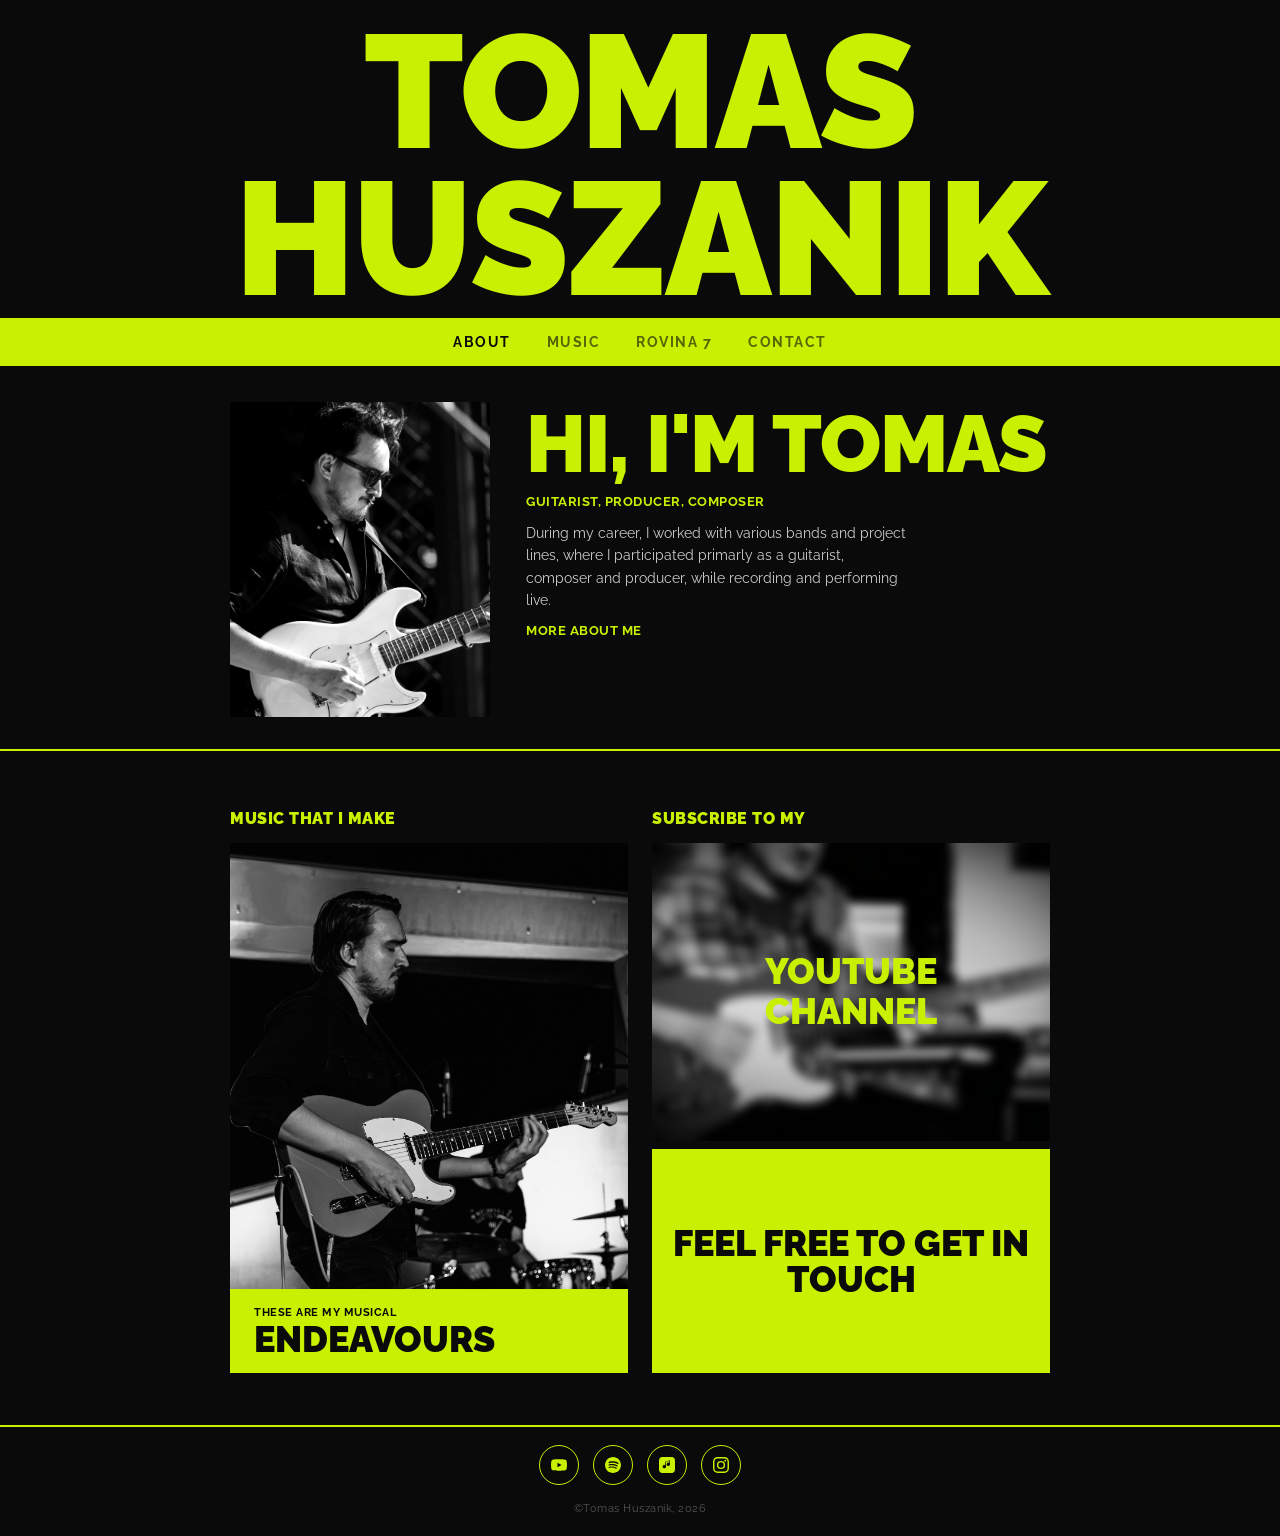
==== index.html @ 5288f286 "Update index.html" ====
<!DOCTYPE html>
<html lang="en">
<head>
  <meta charset="UTF-8" />
  <meta name="viewport" content="width=device-width, initial-scale=1.0" />
  <title>TOMAS HUSZANIK</title>
  <link rel="stylesheet" href="css/tomas.css" />
</head>
<body>

  <!-- HEADER -->
  <header class="site-header">
    <div class="container">
      <h1 class="logo">TOMAS HUSZANIK</h1>
    </div>
  </header>

  <!-- NAV -->
  <nav class="main-nav">
    <div class="container">
      <ul>
        <li><a href="#about">ABOUT</a></li>
        <li><a href="#music">MUSIC</a></li>
        <li><a href="rovina7.html">ROVINA 7</a></li>
        <!--<li><a href="#whatido">WHAT I DO</a></li>-->
        <li><a href="#music">CONTACT</a></li> 
      </ul>
    </div>
  </nav>

<!-- ABOUT -->
<section id="about" class="about-section">
  <div class="container">
    <div class="about-inner">
      <div class="about-photo reveal">
        <img src="images/tomas.jpg" alt="Tomas Huszanik playing guitar" />
      </div>
      <div class="about-text reveal">
        <h2 class="section-title">HI, I'M TOMAS</h2>
        <p class="subtitle">GUITARIST, PRODUCER, COMPOSER</p>
        <p class="bio">
          During my career, I worked with various bands and project lines, where I participated primarly as a guitarist, composer and producer, while recording and performing live.
        </p>
        <p class="subtitle moreaboutme" data-album="moreaboutme" role="button" tabindex="0">MORE ABOUT ME</p>
      </div>
    </div>
  </div>
</section>
  

  <hr class="divider" />

  <!-- ═══ MUSIC / WHAT I MAKE ════════════════════════════════════════ -->
<!--  <section id="music" class="music-section">
    <div class="container">
      <div class="music-grid">

        <!-- Left: Rovina 7 card -->
       <!-- <div class="music-card reveal">
          <p class="music-card-eyebrow">MUSIC THAT I MAKE</p>
          <div class="music-card-body rovina-card">
            <div class="rovina-card-inner">
              <p class="rovina-eyebrow">THIS IS MY MUSICAL SOLO PROJECT</p>
              <h3 class="rovina-title">ROVINA 7</h3>
             <!-- <p class="subtitle reveal"> <a href=index.html>EXPLORE</a></p> -->
         <!--     <a href="rovina7.html" style="color:#0a0a0a; text-decoration:none;">EXPLORE</a>
            </div>
          </div>
        </div>

        <!-- Right: YouTube card -->
     <!--   <div class="music-card reveal">
          <p class="music-card-eyebrow yt-eyebrow">SUBSCRIBE TO MY</p>
          <div class="music-card-body yt-card">
            <h3 class="yt-title">YOUTUBE<br>CHANNEL</h3>
          </div>
          <div class="music-card-body yt-card yt-card-lower reveal"></div>
        </div>

      </div>
    </div>
  </section>-->

<!-- ═══ MUSIC / WHAT I MAKE ════════════════════════════════════════ -->
<section id="music" class="music-section">
  <div class="container">
    <div class="music-grid">

      <!-- Left: Rovina 7 card -->
      <div class="music-card reveal">
        <p class="music-card-eyebrow">MUSIC THAT I MAKE</p>
  <div class="music-card-body rovina-card" data-album="rovina7" role="button" tabindex="0" aria-label="Open Rovina 7 info">
  <img src="images/music.jpg" alt="Rovina 7" class="card-bg-img" />
  <div class="rovina-card-inner">
    <p class="rovina-eyebrow">THESE ARE MY MUSICAL</p>
    <h3 class="rovina-title">ENDEAVOURS</h3>
  </div>
</div>
      </div>

      <!-- Right: YouTube card -->
      <div class="music-card reveal">
        <p class="music-card-eyebrow yt-eyebrow">SUBSCRIBE TO MY</p>
       <div class="music-card-body yt-card" data-album="youtube" role="button" tabindex="0" aria-label="Open YouTube info">
  <img src="images/tele-blur.jpg" alt="YouTube" class="card-bg-img" />
  <h3 class="yt-title">YOUTUBE<br>CHANNEL</h3>
</div>
        <div class="music-card-body yt-card yt-card-lower" data-album="youtube2" role="button" tabindex="0" aria-label="Open YouTube info">
           <h3 class="ytlow-title">FEEL FREE TO GET IN TOUCH</h3>
        </div>
      </div>

    </div>
  </div>
</section>

  <hr class="divider" />

  <!-- ═══ WHAT I DO ═══════════════════════════════════════════════════ 
  <section id="whatido" class="whatido-section">
    <div class="container">
      <h2 class="whatido-heading reveal">WHAT I DO</h2>
      <div class="whatido-grid">
        <div class="whatido-item reveal">
          <span class="whatido-number">01</span>
          <h3>GUITAR</h3>
          <p>Live performances, studio sessions, expressive lead and rhythm work across genres.</p>
        </div>
        <div class="whatido-item reveal">
          <span class="whatido-number">02</span>
          <h3>COMPOSITION</h3>
          <p>Writing original music rooted in psychedelic rock, jazz fusion and atmospheric sound.</p>
        </div>
        <div class="whatido-item reveal">
          <span class="whatido-number">03</span>
          <h3>PRODUCTION</h3>
          <p>Full studio production — recording, mixing and shaping the sonic landscape of a track.</p>
        </div>
      </div>
    </div>
  </section>

  <hr class="divider" />
  
  -->


  <!-- CONTACT -->
 <!-- <section id="contact" class="contact-section">
    <div class="container">
      <p class="contact-cta reveal">FEEL FREE TO CONTACT ME!</p>
  <a href="mailto:info@rovina7.com" class="contact-link reveal">CONTACT FORM</a>

    </div>
  </section> -->

  <!-- FOOTER -->
  <footer class="site-footer">
    <div class="social-links">
  <a href="https://www.youtube.com/channel/UCzSX-YjOWfZ7WpSGsXiq_Yg" target="_blank" class="social-btn" aria-label="YouTube">
    <svg viewBox="0 0 24 24" fill="currentColor">
      <path d="M23.5 6.2a3 3 0 0 0-2.1-2.1C19.5 3.5 12 3.5 12 3.5s-7.5 0-9.4.6A3 3 0 0 0 .5 6.2 31 31 0 0 0 0 12a31 31 0 0 0 .5 5.8 3 3 0 0 0 2.1 2.1c1.9.6 9.4.6 9.4.6s7.5 0 9.4-.6a3 3 0 0 0 2.1-2.1A31 31 0 0 0 24 12a31 31 0 0 0-.5-5.8zM9.7 15.5V8.5l6.3 3.5-6.3 3.5z"/>
    </svg>
  </a>
  <a href="YOUR_URL" class="social-btn" target="_blank" aria-label="Spotify">
    <svg viewBox="0 0 24 24" fill="currentColor">
      <path d="M12 0C5.4 0 0 5.4 0 12s5.4 12 12 12 12-5.4 12-12S18.6 0 12 0zm5.5 17.3c-.2.3-.6.4-1 .2-2.7-1.7-6.2-2-10.2-1.1-.4.1-.8-.2-.9-.6-.1-.4.2-.8.6-.9 4.4-1 8.3-.6 11.3 1.3.4.2.5.7.2 1.1zm1.5-3.3c-.3.4-.8.5-1.2.2-3.1-1.9-7.8-2.5-11.5-1.3-.5.1-1-.1-1.1-.6-.1-.5.1-1 .6-1.1 4.2-1.3 9.4-.7 12.9 1.5.4.3.5.9.3 1.3zm.1-3.4C15.5 8.4 9.9 8.2 6.7 9.2c-.5.2-1.1-.1-1.3-.7-.2-.5.1-1.1.7-1.3 3.7-1.1 9.9-.9 13.8 1.5.5.3.6 1 .3 1.4-.2.5-.9.6-1.4.3z"/>
    </svg>
  </a>
  <a href="YOUR_URL" class="social-btn" target="_blank" aria-label="Apple Music">
    <svg viewBox="0 0 24 24" fill="currentColor">
      <path d="M23.994 6.124a9.23 9.23 0 0 0-.24-2.19c-.317-1.31-1.062-2.31-2.18-3.043a5.022 5.022 0 0 0-1.762-.726 10.35 10.35 0 0 0-1.836-.214c-.05-.001-.145-.006-.26-.006H6.284c-.115 0-.21.005-.26.006A10.35 10.35 0 0 0 4.188.165a5.022 5.022 0 0 0-1.762.726C1.308 1.624.563 2.624.246 3.934A9.23 9.23 0 0 0 .006 6.124C0 6.26 0 6.4 0 6.54v10.92c0 .14 0 .28.006.416a9.23 9.23 0 0 0 .24 2.19c.317 1.31 1.062 2.31 2.18 3.043a5.022 5.022 0 0 0 1.762.726c.6.13 1.216.205 1.836.214.05.001.145.006.26.006h11.432c.115 0 .21-.005.26-.006a10.35 10.35 0 0 0 1.836-.214 5.022 5.022 0 0 0 1.762-.726c1.118-.734 1.863-1.734 2.18-3.043a9.23 9.23 0 0 0 .24-2.19c.006-.136.006-.276.006-.416V6.54c0-.14 0-.28-.006-.416zM15.5 6.02l-5 1.574V14.5a2.5 2.5 0 1 1-1-2V7.1l7-2.2v6.1a2.5 2.5 0 1 1-1-2V6.02z"/>
    </svg>
  </a>
  <a href="YOUR_URL" class="social-btn" target="_blank" aria-label="Instagram">
    <svg viewBox="0 0 24 24" fill="currentColor">
      <path d="M12 2.163c3.204 0 3.584.012 4.85.07 3.252.148 4.771 1.691 4.919 4.919.058 1.265.069 1.645.069 4.849 0 3.205-.012 3.584-.069 4.849-.149 3.225-1.664 4.771-4.919 4.919-1.266.058-1.644.07-4.85.07-3.204 0-3.584-.012-4.849-.07-3.26-.149-4.771-1.699-4.919-4.92-.058-1.265-.07-1.644-.07-4.849 0-3.204.013-3.583.07-4.849.149-3.227 1.664-4.771 4.919-4.919 1.266-.057 1.645-.069 4.849-.069zM12 0C8.741 0 8.333.014 7.053.072 2.695.272.273 2.69.073 7.052.014 8.333 0 8.741 0 12c0 3.259.014 3.668.072 4.948.2 4.358 2.618 6.78 6.98 6.98C8.333 23.986 8.741 24 12 24c3.259 0 3.668-.014 4.948-.072 4.354-.2 6.782-2.618 6.979-6.98.059-1.28.073-1.689.073-4.948 0-3.259-.014-3.667-.072-4.947-.196-4.354-2.617-6.78-6.979-6.98C15.668.014 15.259 0 12 0zm0 5.838a6.162 6.162 0 1 0 0 12.324 6.162 6.162 0 0 0 0-12.324zM12 16a4 4 0 1 1 0-8 4 4 0 0 1 0 8zm6.406-11.845a1.44 1.44 0 1 0 0 2.881 1.44 1.44 0 0 0 0-2.881z"/>
    </svg>
  </a>
</div>
    <p>©Tomas Huszanik, 2026</p>
  </footer>

 <!-- ═══ MODALS ══════════════════════════════════════════════════════ -->

  <!-- More About Me Modal -->
  <div class="modal" id="modal-moreaboutme" role="dialog" aria-modal="true" aria-labelledby="moreaboutme-title">
    <div class="modal-backdrop"></div>
    <div class="modal-panel">
      <button class="modal-close" aria-label="Close">&#x2715;</button>
      <div class="modal-inner">
        <div class="modal-art modal-art-moreaboutme">
          <img src="images/moreaboutme.png" alt="More About Me" />
        </div>
        <div class="modal-content">
          <p class="modal-artist">Tomas Huszanik</p>
          <h2 class="modal-title" id="evenground-title">MORE ABOUT ME</h2>
          <p class="modal-description">
            
    My name is Tomas Huszanik and I am a guitarist, composer and music producer from Slovakia.
    Music has been a central part of my life for many years. What started as a passion for guitar gradually grew into songwriting, recording, production and building complete musical projects from the ground up.          
    <br> <br>
    I was previously involved in the band <strong>Dennica</strong>, where I worked as a songwriter, guitarist and producer. Besides performing live, I participated in composing original material, arranging songs, recording various instruments and shaping the overall sound of the band's releases.
    Over the years I developed experience not only as a musician but also as a producer and recording enthusiast. I enjoy every stage of the creative process — from the first musical idea to the final mix. This includes songwriting, guitar recording, editing, production, basic mixing and even visual concepts related to music releases.
    <br> <br>
    Today I focus primarily on my solo project <strong>Rovina 7</strong>, an instrumental project built around melody, atmosphere and expressive guitar playing. The project draws inspiration from ambient music, post-rock, progressive rock, blues and cinematic soundscapes while remaining rooted in strong melodic ideas.
    I am particularly interested in projects where melody, atmosphere and musicianship matter more than trends. I believe that music does not need to be loud to be powerful.
    <br> <br>
    Whether working on my own material or collaborating with others, my goal remains the same: to create honest music with lasting emotional impact.
    <br> <br>
    <strong>Available for guitar recording, songwriting collaboration and music production projects.</strong>
            
          </p>
         <!-- <div class="modal-tracklist">
            <p class="modal-tracklist-label">TRACKLIST</p>
            <ol>
              <li>Open Ground</li>
              <li>Shapes</li>
              <li>Anchor</li>
              <li>Breakaway</li>
              <li>Semihollow Echoes</li>
              <li>Solid State</li>
              <li>Even Ground</li>
            </ol>
          </div> -->
          <div class="modal-links">
            <a href="#" class="modal-stream-link">SPOTIFY</a>
            <a href="#" class="modal-stream-link">APPLE MUSIC</a>
            <a href="#" class="modal-stream-link">YOUTUBE</a>
          </div>
        </div>
      </div>
    </div>
  </div>

  <!-- Rovina 7 Modal -->
<div class="modal" id="modal-rovina7" role="dialog" aria-modal="true" aria-labelledby="rovina7-title">
  <div class="modal-backdrop"></div>
  <div class="modal-panel">
    <button class="modal-close" aria-label="Close">&#x2715;</button>
    <div class="modal-inner">
      <div class="modal-art modal-art-rovina7">
        <img src="images/music.jpg" alt="Music" />
      </div>
      <div class="modal-content">
        <p class="modal-artist">Tomas Huszanik</p>
        <h2 class="modal-title" id="rovina7-title">ROVINA 7</h2>
        <p class="modal-description">
          Rovina 7 is an instrumental music project where melody, atmosphere and musicianship matter more than trends.
          Inspired by psychedelic rock, jazz fusion and cinematic sound, the project focuses on expressive guitar-driven
          compositions built around mood, space and memorable musical ideas.
        </p>

        <p><strong>SOUNDSAMPLES</strong></p>
									<figure>
										<figcaption>Listen to the Brontosaurus:</figcaption>
  										<audio controls src="/assets/audio/t-rex-roar.mp3"></audio>
  									</figure>

									<figure>
										<figcaption>Listen to the Brontosaurus:</figcaption>
  										<audio controls src="/assets/audio/t-rex-roar.mp3"></audio>
  									</figure>

									<figure>
										<figcaption>Listen to the Brontosaurus:</figcaption>
  										<audio controls src="/assets/audio/t-rex-roar.mp3"></audio>
  									</figure>
								
									<figure>
										<figcaption>Listen to the Brontosaurus:</figcaption>
  										<audio controls src="/assets/audio/t-rex-roar.mp3"></audio>
  									</figure>

									<figure>
										<figcaption>Listen to the Brontosaurus:</figcaption>
  										<audio controls src="/assets/audio/t-rex-roar.mp3"></audio>
  									</figure>
        
        <div class="modal-links">
          <a href="rovina7.html" class="modal-stream-link">EXPLORE</a>
          <a href="#" class="modal-stream-link">SPOTIFY</a>
          <a href="#" class="modal-stream-link">YOUTUBE</a>
        </div>
      </div>
    </div>
  </div>
</div>

<!-- YouTube Modal -->
<div class="modal" id="modal-youtube" role="dialog" aria-modal="true" aria-labelledby="youtube-title">
  <div class="modal-backdrop"></div>
  <div class="modal-panel">
    <button class="modal-close" aria-label="Close">&#x2715;</button>
    <div class="modal-inner">
      <div class="modal-art modal-art-youtube">
        <img src="images/tele.jpg" alt="Telecaster" />
       </div>
      <div class="modal-content">
        <p class="modal-artist">Tomas Huszanik</p>
        <h2 class="modal-title" id="youtube-title">YOUTUBE<br>CHANNEL</h2>
        <p class="modal-description">
          Watch performances, behind-the-scenes recordings and new music videos on the official YouTube channel.
          <br><br>
        <strong>Channel highlight videos</strong>
        </p>
    <div class="video-wrap">
  <iframe src="https://www.youtube.com/embed/F6L57D54GPM?si=Xr71z-KX9xXLLBGG" title="YouTube video player" frameborder="0" allow="accelerometer; autoplay; clipboard-write; encrypted-media; gyroscope; picture-in-picture; web-share" referrerpolicy="strict-origin-when-cross-origin" allowfullscreen></iframe>
</div>   
         <div class="video-wrap">
  <iframe src="https://www.youtube.com/embed/LpdJmTRGqJ8?si=qWmkP8rjcUYb_6Co" title="YouTube video player" frameborder="0" allow="accelerometer; autoplay; clipboard-write; encrypted-media; gyroscope; picture-in-picture; web-share" referrerpolicy="strict-origin-when-cross-origin" allowfullscreen></iframe>
</div> 
         <div class="video-wrap">
  <iframe src="https://www.youtube.com/embed/6BBgA8f1hlg?si=_Y35009oWcQurh80" title="YouTube video player" frameborder="0" allow="accelerometer; autoplay; clipboard-write; encrypted-media; gyroscope; picture-in-picture; web-share" referrerpolicy="strict-origin-when-cross-origin" allowfullscreen></iframe>
</div> 
        <br>
        <div class="modal-links">
          <a href="https://www.youtube.com/channel/UCzSX-YjOWfZ7WpSGsXiq_Yg" target="_blank" class="modal-stream-link">OPEN CHANNEL</a>
        </div>
      </div>
    </div>
  </div>
</div>

  
<!-- Contact Form Modal -->
<div class="modal" id="modal-youtube2" role="dialog" aria-modal="true" aria-labelledby="youtube2-title">
  <div class="modal-backdrop"></div>
  <div class="modal-panel">
    <button class="modal-close" aria-label="Close">&#x2715;</button>
    <div class="modal-inner">
      <div class="modal-art modal-art-youtube"></div>
      <div class="modal-content">
        <p class="modal-artist">Tomas Huszanik</p>
        <h2 class="modal-title" id="youtube2-title">GET IN TOUCH</h2>
        <p class="modal-description">Feel free to reach out for collaborations, bookings or any inquiries.</p>
        <div class="contact-form">
          <div class="form-row">
            <label for="name">Name</label>
            <input type="text" id="name" placeholder="Your name" />
          </div>
          <div class="form-row">
            <label for="email">Email</label>
            <input type="email" id="email" placeholder="your@email.com" />
          </div>
          <div class="form-row">
            <label for="message">Message</label>
            <textarea id="message" placeholder="Your message..."></textarea>
          </div>
          <button class="form-submit" onclick="this.closest('.modal').classList.remove('is-open')">SEND MESSAGE</button>
        </div>
      </div>
    </div>
  </div>
</div>
  

  <script src="js/main.js"></script>
 
</body>
</html>
---- css/tomas.css ----
/* ===========================
   TOMAS HUSZANIK — Main Stylesheet
   =========================== */

@import url('https://fonts.googleapis.com/css2?family=Raleway:wght@400;700;900&display=swap');

/* --- Reset & Base --- */
*, *::before, *::after {
  box-sizing: border-box;
  margin: 0;
  padding: 0;
}

html {
  font-size: 16px;
  scroll-behavior: smooth;
}

body {
  background-color: #0a0a0a;
  color: #111;
  font-family: 'Raleway', Arial, sans-serif;
  line-height: 1.5;
  min-height: 100vh;
  background-image:
    url("data:image/svg+xml,%3Csvg xmlns='http://www.w3.org/2000/svg' width='300' height='300'%3E%3Cfilter id='noise'%3E%3CfeTurbulence type='fractalNoise' baseFrequency='0.75' numOctaves='4' stitchTiles='stitch'/%3E%3CfeColorMatrix type='saturate' values='0'/%3E%3C/filter%3E%3Crect width='300' height='300' filter='url(%23noise)' opacity='0.06'/%3E%3C/svg%3E");
}

/* --- CENTERED CONTAINER --- */
.container {
  width: 100%;
  max-width: 900px;
  margin: 0 auto;
  padding: 0 40px;
}

/* --- HEADER / LOGO --- */
.site-header {
  background-color: #0a0a0a;
  padding-top: 18px;
  padding-bottom: 0;
}

.logo {
  font-family: 'Raleway', Impact, sans-serif;
  font-size: clamp(72px, 16vw, 160px);
  font-weight: 900;
  letter-spacing: -2px;
  line-height: 0.92;
  color: #c8f000;
  text-transform: uppercase;
  padding-bottom: 6px;
  text-align: center;
}

/* --- NAV --- */
.main-nav {
  background-color: #c8f000;
}

.main-nav .container {
  display: flex;
  justify-content: center;
  padding-top: 12px;
  padding-bottom: 12px;
}

.main-nav ul {
  list-style: none;
  display: flex;
  gap: 36px;
  justify-content: center;
}

.main-nav a {
  color: #0a0a0a;
  text-decoration: none;
  font-family: 'Raleway', sans-serif;
  font-weight: 700;
  font-size: 14px;
  letter-spacing: 1.5px;
  text-transform: uppercase;
  transition: opacity 0.2s;
}

.main-nav a:hover {
  opacity: 0.65;
}

/* --- ABOUT SECTION --- */
.about-section {
  background-color: #0a0a0a;
  padding-top: 36px;
  padding-bottom: 32px;
}

.about-inner {
  display: flex;
  gap: 36px;
  align-items: flex-start;
}

.about-photo {
  flex: 0 0 260px;
}

.about-photo img {
  width: 100%;
  display: block;
  filter: grayscale(100%) contrast(1.05);
}

.about-text {
  flex: 1;
  padding-top: 4px;
  display: flex;
  flex-direction: column;
}

.section-title {
  font-family: 'Raleway', sans-serif;
  font-size: clamp(42px, 7vw, 80px);
  font-weight: 900;
  letter-spacing: -1px;
  line-height: 0.95;
  color: #c8f000;
  text-transform: uppercase;
  margin-bottom: 10px;
}

.subtitle {
  font-family: 'Raleway', sans-serif;
  font-weight: 700;
  font-size: 13px;
  letter-spacing: 0.5px;
  text-transform: uppercase;
  color: #c8f000;
  margin-bottom: 10px;
}

.subtitle a {
  color: inherit;
  text-decoration: none;
}

.subtitle a:hover {
  text-decoration: none;
}

.bio {
  font-family: 'Raleway', sans-serif;
  font-size: 14px;
  color: #ccc;
  line-height: 1.6;
  max-width: 380px;
}

.moreaboutme {
  background-color: transparent;
  padding: 10px 0 0 0;
  margin-top: auto;
  cursor: pointer;
}

.moreaboutme:hover {
  opacity: 0.6;
}

.album-artist-name {
  font-family: 'Raleway', sans-serif;
  font-weight: 700;
  font-size: 13px;
  letter-spacing: 2px;
  text-transform: uppercase;
  text-align: center;
  z-index: 2;
}

.moreaboutme .album-artist-name { color: #c8f000; }

/* --- DIVIDER --- */
.divider {
  border: none;
  border-top: 2px solid #c8f000;
  margin: 0;
}

/* ══════════════════════════════════════════
   MUSIC SECTION
   ══════════════════════════════════════════ */
.music-section {
  background: #0a0a0a;
  padding: 56px 0 52px;
}

.music-grid {
  display: grid;
  grid-template-columns: 1fr 1fr;
  gap: 24px;
  align-items: stretch;
}

.music-card {
  display: flex;
  flex-direction: column;
}

.music-card-eyebrow {
  font-family: 'Raleway', sans-serif;
  font-weight: 900;
  font-size: 16px;
  color: #c8f000;
  text-transform: uppercase;
  margin-bottom: 12px;
  letter-spacing: 0.5px;
}

.yt-eyebrow {
  font-family: 'Raleway', sans-serif;
  font-weight: 900;
  font-size: 16px;
  color: #c8f000;
  text-transform: uppercase;
  margin-bottom: 12px;
  letter-spacing: 0.5px;
}

.music-card-body {
  background: #c8f000;
  width: 100%;
  cursor: pointer;
  transition: transform 0.18s ease;
}

.music-card-body:hover {
  transform: scale(1.02);
}

/* Rovina 7 card */
.rovina-card {
  width: 100%;
  aspect-ratio: 3/4;
  display: flex;
  align-items: flex-end;
  position: relative;
  overflow: hidden;
  padding: 0;
}

.rovina-card-inner {
  position: relative;
  z-index: 1;
  background: #c8f000;
  width: 100%;
  padding: 16px 24px;
}

.rovina-eyebrow {
  font-size: 11px;
  font-weight: 700;
  letter-spacing: 0.5px;
  text-transform: uppercase;
  color: #0a0a0a;
}

.rovina-title {
  font-family: 'Raleway', sans-serif;
  font-weight: 900;
  font-size: clamp(22px, 3.5vw, 36px);
  color: #0a0a0a;
  text-transform: uppercase;
  line-height: 1;
}

/* YouTube cards */
.yt-card {
  width: 100%;
  aspect-ratio: 4/3;
  display: flex;
  align-items: center;
  justify-content: center;
  margin-bottom: 8px;
  flex-shrink: 0;
  overflow: hidden;
}

.music-card-body {
  position: relative;
}

.card-bg-img {
  position: absolute;
  inset: 0;
  width: 100%;
  height: 100%;
  object-fit: cover;
  display: block;
}

.yt-card-lower {
  width: 100%;
  aspect-ratio: 16/9;
  flex: 1;
  min-height: 40px;
  margin-bottom: 0;
}

.yt-title {
  font-family: 'Raleway', sans-serif;
  font-weight: 900;
  font-size: clamp(22px, 3.5vw, 36px);
  color: #c8f000;
  text-transform: uppercase;
  line-height: 1.1;
  text-align: center;
  position: absolute;
  top: 50%;
  left: 50%;
  transform: translate(-50%, -50%);
  z-index: 2;
}

.ytlow-title {
  font-family: 'Raleway', sans-serif;
  font-weight: 900;
  font-size: clamp(22px, 3.5vw, 36px);
  color: #0a0a0a;
  text-transform: uppercase;
  text-align: center;
  position: absolute;
  text-transform: uppercase;
  line-height: 1;
}

.video-wrap {
  position: relative;
  width: 100%;
  aspect-ratio: 16/9;
  margin-bottom: 24px;
}

.video-wrap iframe {
  position: absolute;
  inset: 0;
  width: 100%;
  height: 100%;
}

/* ═══════════════════════════════════════════
   MODALS
   ═══════════════════════════════════════════ */
.modal {
  display: none;
  position: fixed;
  inset: 0;
  z-index: 1000;
  align-items: center;
  justify-content: center;
  padding: 24px;
}

.modal.is-open {
  display: flex;
}

.modal-backdrop {
  position: absolute;
  inset: 0;
  background: rgba(10, 10, 10, 0.82);
  backdrop-filter: blur(4px);
  cursor: pointer;
}

.modal-panel {
  position: relative;
  background: #0a0a0a;
  max-width: 780px;
  width: 100%;
  max-height: 90vh;
  overflow-y: auto;
  box-shadow: 0 24px 80px rgba(0,0,0,0.5);
  animation: modalIn 0.4s cubic-bezier(0.22, 1, 0.36, 1) both;
}

@keyframes modalIn {
  from { opacity: 0; transform: translateY(32px); }
  to   { opacity: 1; transform: translateY(0); }
}

.modal-close {
  position: absolute;
  top: 16px;
  right: 20px;
  background: none;
  border: none;
  font-size: 22px;
  line-height: 1;
  color: #c8f000;
  cursor: pointer;
  z-index: 2;
  opacity: 0.5;
  transition: opacity 0.2s;
  padding: 4px 8px;
}

.modal-close:hover { opacity: 1; }

.modal-inner {
  display: flex;
  gap: 0;
}

.modal-art {
  flex: 0 0 260px;
  background: #0a0a0a;
  display: flex;
  align-items: stretch;
}

.modal-art-moreaboutme { background: #0a0a0a; }
.modal-art-rovina7     { background: #c8f000; }
.modal-art-youtube     { background: #c8f000; }

.modal-art img {
  width: 100%;
  height: 100%;
  object-fit: cover;
  display: block;
}

.modal-content {
  flex: 1;
  padding: 36px 36px 36px 32px;
}

.modal-artist {
  font-family: 'Raleway', sans-serif;
  font-weight: 700;
  font-size: 11px;
  letter-spacing: 2px;
  text-transform: uppercase;
  color: #888;
  margin-bottom: 6px;
}

.modal-title {
  font-family: 'Raleway', sans-serif;
  font-weight: 900;
  font-size: clamp(28px, 4vw, 44px);
  color: #c8f000;
  text-transform: uppercase;
  line-height: 1;
  margin-bottom: 6px;
}

.modal-year {
  font-family: 'Raleway', sans-serif;
  font-size: 12px;
  font-weight: 700;
  color: #aaa;
  letter-spacing: 1px;
  margin-bottom: 18px;
}

.modal-description {
  font-family: 'Raleway', sans-serif;
  font-size: 14px;
  color: #ccc;
  line-height: 1.7;
  margin-bottom: 24px;
  border-top: 1px solid #333;
  padding-top: 18px;
}

.modal-tracklist {
  margin-bottom: 24px;
}

.modal-tracklist-label {
  font-family: 'Raleway', sans-serif;
  font-weight: 700;
  font-size: 10px;
  letter-spacing: 2px;
  text-transform: uppercase;
  color: #ccc;
  margin-bottom: 8px;
}

.modal-tracklist ol {
  list-style: decimal;
  padding-left: 18px;
}

.modal-tracklist li {
  font-family: 'Raleway', sans-serif;
  font-size: 13px;
  color: #ccc;
  padding: 4px 0;
  border-bottom: 1px solid #222;
}

.modal-links {
  display: flex;
  gap: 12px;
  flex-wrap: wrap;
}

.modal-stream-link {
  display: inline-block;
  font-family: 'Raleway', sans-serif;
  font-weight: 700;
  font-size: 11px;
  letter-spacing: 1.5px;
  text-transform: uppercase;
  color: #c8f000;
  text-decoration: none;
  border: 1.5px solid #c8f000;
  padding: 7px 14px;
  transition: background 0.18s, color 0.18s;
}

.modal-stream-link:hover {
  background: #c8f000;
  color: #0a0a0a;
}

.modal-content .form-submit {
  font-family: 'Raleway', sans-serif;
  font-weight: 700;
  font-size: 11px;
  letter-spacing: 1.5px;
  text-transform: uppercase;
  color: #c8f000;
  background: transparent;
  border: 1.5px solid #c8f000;
  padding: 7px 14px;
  cursor: pointer;
  transition: background 0.18s, color 0.18s;
  margin-top: 8px;
}

.modal-content .form-submit:hover {
  background: #c8f000;
  color: #0a0a0a;
}

/* --- CONTACT SECTION --- */
.contact-section {
  background-color: #0a0a0a;
  padding-top: 60px;
  padding-bottom: 40px;
  text-align: center;
}

.contact-cta {
  font-family: 'Raleway', sans-serif;
  font-size: clamp(18px, 3vw, 26px);
  font-weight: 900;
  letter-spacing: 1px;
  text-transform: uppercase;
  color: #c8f000;
  margin-bottom: 6px;
}

.contact-link {
  display: inline-block;
  font-family: 'Raleway', sans-serif;
  font-weight: 700;
  font-size: 12px;
  letter-spacing: 1.5px;
  text-transform: uppercase;
  color: #c8f000;
  text-decoration: underline;
  transition: opacity 0.2s;
}

.modal-content .form-row {
  display: flex;
  flex-direction: column;
  gap: 6px;
  margin-bottom: 16px;
}

.modal-content .form-row label {
  font-family: 'Raleway', sans-serif;
  font-weight: 700;
  font-size: 10px;
  letter-spacing: 2px;
  text-transform: uppercase;
  color: #ccc;
}

.modal-content .form-row input,
.modal-content .form-row textarea {
  font-family: 'Raleway', sans-serif;
  font-size: 14px;
  color: #ccc;
  background: transparent;
  border: none;
  border-bottom: 1.5px solid #444;
  padding: 8px 0;
  outline: none;
  transition: border-color 0.2s;
  width: 100%;
}

.modal-content .form-row input:focus,
.modal-content .form-row textarea:focus {
  border-bottom-color: #c8f000;
}

.modal-content .form-row input::placeholder,
.modal-content .form-row textarea::placeholder {
  color: #444;
}

.modal-content .form-row textarea {
  resize: none;
  min-height: 80px;
}


.contact-link:hover { opacity: 0.55; }

/* --- FOOTER --- */
.site-footer {
  padding: 18px 40px;
  background-color: #0a0a0a;
  text-align: center;
}

.site-footer p {
  font-family: 'Raleway', sans-serif;
  font-size: 11px;
  color: #555;
  letter-spacing: 0.5px;
}

.social-links {
  display: flex;
  justify-content: center;
  gap: 14px;
  margin-bottom: 16px;
}

.social-btn {
  display: flex;
  align-items: center;
  justify-content: center;
  width: 40px;
  height: 40px;
  border-radius: 50%;
  border: 1.5px solid #c8f000;
  color: #c8f000;
  text-decoration: none;
  transition: border-color 0.2s, color 0.2s;
}

.social-btn svg {
  width: 16px;
  height: 16px;
}

.social-btn:hover {
  border-color: #555;
  color: #555;
}

/* --- RESPONSIVE --- */
@media (max-width: 640px) {
  .container {
    padding: 0 18px;
  }

  .about-inner {
    flex-direction: column;
    gap: 20px;
  }

  .about-photo {
    flex: none;
    width: 100%;
  }

  .main-nav ul {
    gap: 18px;
  }

  .site-footer {
    padding: 18px;
  }

  .music-grid {
    grid-template-columns: 1fr;
    align-items: start;
  }

  .yt-card-lower {
    flex: none;
    aspect-ratio: 16/9;
  }

  .modal-inner { flex-direction: column; }
  .modal-art { flex: none; height: 220px; }
  .modal-content { padding: 24px 20px; }
  .modal { padding: 12px; }
}

/* ─── SCROLL REVEAL ANIMATIONS ─────────────────────────────────────────── */
.reveal {
  opacity: 0;
  transform: translateY(32px);
  transition:
    opacity 2.0s cubic-bezier(0.22, 1, 0.36, 1),
    transform 2.0s cubic-bezier(0.22, 1, 0.36, 1);
}

.reveal:nth-child(2) { transition-delay: 0.08s; }
.reveal:nth-child(3) { transition-delay: 0.16s; }
.reveal:nth-child(4) { transition-delay: 0.24s; }

.reveal.revealed {
  opacity: 1;
  transform: translateY(0);
}

@media (prefers-reduced-motion: reduce) {
  .reveal {
    opacity: 1;
    transform: none;
    transition: none;
  }
}
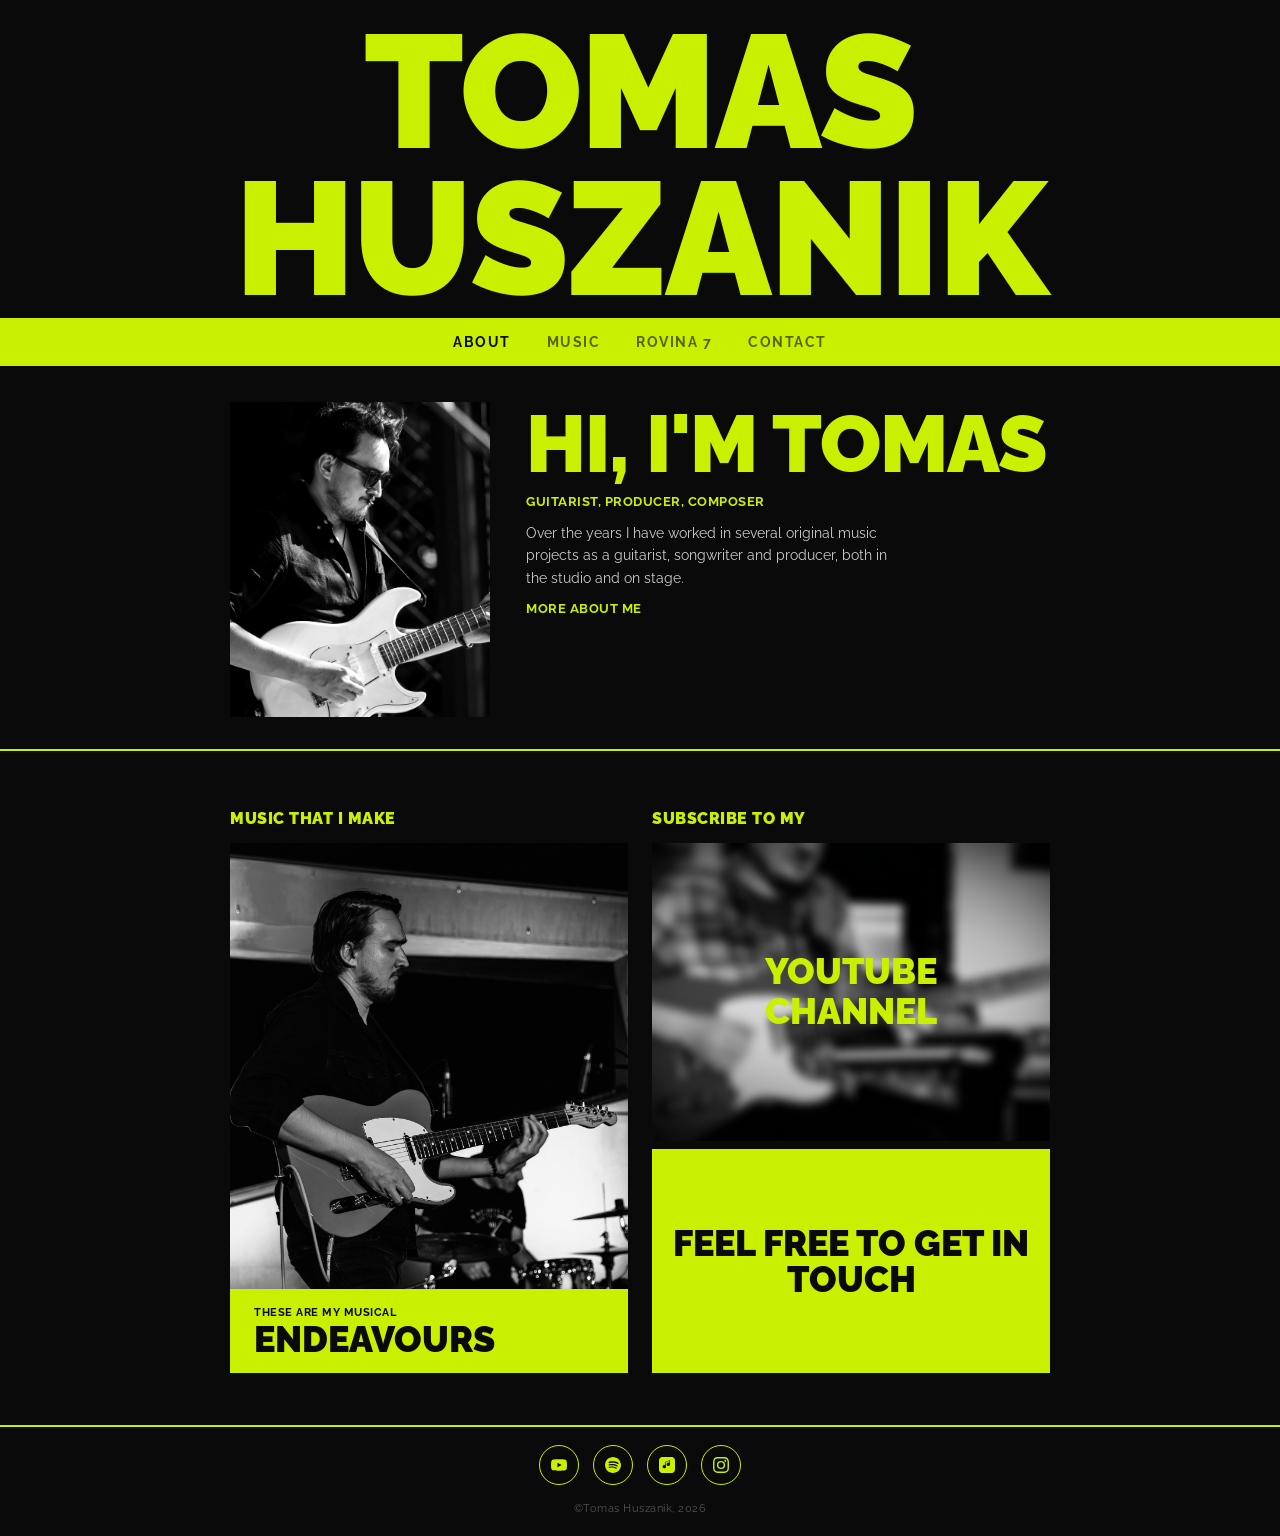
==== commit 97ff789f: "Update index.html" ====
--- a/index.html
+++ b/index.html
@@ -39,7 +39,7 @@
         <h2 class="section-title">HI, I'M TOMAS</h2>
         <p class="subtitle">GUITARIST, PRODUCER, COMPOSER</p>
         <p class="bio">
-          During my career, I worked with various bands and project lines, where I participated primarly as a guitarist, composer and producer, while recording and performing live.
+          Over the years I have worked in several original music projects as a guitarist, songwriter and producer, both in the studio and on stage.
         </p>
         <p class="subtitle moreaboutme" data-album="moreaboutme" role="button" tabindex="0">MORE ABOUT ME</p>
       </div>
@@ -233,7 +233,7 @@
     </div>
   </div>
 
-  <!-- Rovina 7 Modal -->
+  <!-- My music Modal -->
 <div class="modal" id="modal-rovina7" role="dialog" aria-modal="true" aria-labelledby="rovina7-title">
   <div class="modal-backdrop"></div>
   <div class="modal-panel">
@@ -249,34 +249,25 @@
           Rovina 7 is an instrumental music project where melody, atmosphere and musicianship matter more than trends.
           Inspired by psychedelic rock, jazz fusion and cinematic sound, the project focuses on expressive guitar-driven
           compositions built around mood, space and memorable musical ideas.
-        </p>
-
-        <p><strong>SOUNDSAMPLES</strong></p>
-									<figure>
-										<figcaption>Listen to the Brontosaurus:</figcaption>
-  										<audio controls src="/assets/audio/t-rex-roar.mp3"></audio>
-  									</figure>
-
-									<figure>
-										<figcaption>Listen to the Brontosaurus:</figcaption>
-  										<audio controls src="/assets/audio/t-rex-roar.mp3"></audio>
-  									</figure>
-
-									<figure>
-										<figcaption>Listen to the Brontosaurus:</figcaption>
-  										<audio controls src="/assets/audio/t-rex-roar.mp3"></audio>
-  									</figure>
-								
-									<figure>
-										<figcaption>Listen to the Brontosaurus:</figcaption>
-  										<audio controls src="/assets/audio/t-rex-roar.mp3"></audio>
-  									</figure>
-
-									<figure>
-										<figcaption>Listen to the Brontosaurus:</figcaption>
-  										<audio controls src="/assets/audio/t-rex-roar.mp3"></audio>
-  									</figure>
-        
+
+		  <div class="sound-samples">
+  <p class="modal-tracklist-label">SOME OF MY WORK</p>
+  
+  <div class="sample-row">
+    <span class="sample-title">Track Name 1</span>
+    <audio controls src="/assets/audio/track1.mp3"></audio>
+  </div>
+  <div class="sample-row">
+    <span class="sample-title">Track Name 2</span>
+    <audio controls src="/assets/audio/track2.mp3"></audio>
+  </div>
+  <div class="sample-row">
+    <span class="sample-title">Track Name 3</span>
+    <audio controls src="/assets/audio/track3.mp3"></audio>
+  </div>
+</div>       
+
+         </p>
         <div class="modal-links">
           <a href="rovina7.html" class="modal-stream-link">EXPLORE</a>
           <a href="#" class="modal-stream-link">SPOTIFY</a>
--- a/css/tomas.css
+++ b/css/tomas.css
@@ -464,7 +464,7 @@
 
 .modal-description {
   font-family: 'Raleway', sans-serif;
-  font-size: 14px;
+  font-size: 11px;
   color: #ccc;
   line-height: 1.7;
   margin-bottom: 24px;
@@ -493,7 +493,7 @@
 
 .modal-tracklist li {
   font-family: 'Raleway', sans-serif;
-  font-size: 13px;
+  font-size: 11px;
   color: #ccc;
   padding: 4px 0;
   border-bottom: 1px solid #222;
@@ -542,6 +542,39 @@
 .modal-content .form-submit:hover {
   background: #c8f000;
   color: #0a0a0a;
+}
+
+.sound-samples {
+  margin-bottom: 24px;
+}
+
+.sample-row {
+  display: flex;
+  align-items: center;
+  justify-content: space-between;
+  padding: 10px 0;
+  border-bottom: 1px solid #222;
+  gap: 16px;
+}
+
+.sample-title {
+  font-family: 'Raleway', sans-serif;
+  font-size: 11px;
+  font-weight: 700;
+  color: #ccc;
+  letter-spacing: 0.5px;
+  flex-shrink: 0;
+}
+
+audio {
+  flex: 1;
+  height: 32px;
+  filter: invert(1) sepia(1) saturate(5) hue-rotate(30deg);
+  opacity: 0.8;
+}
+
+audio::-webkit-media-controls-panel {
+  background: transparent;
 }
 
 /* --- CONTACT SECTION --- */
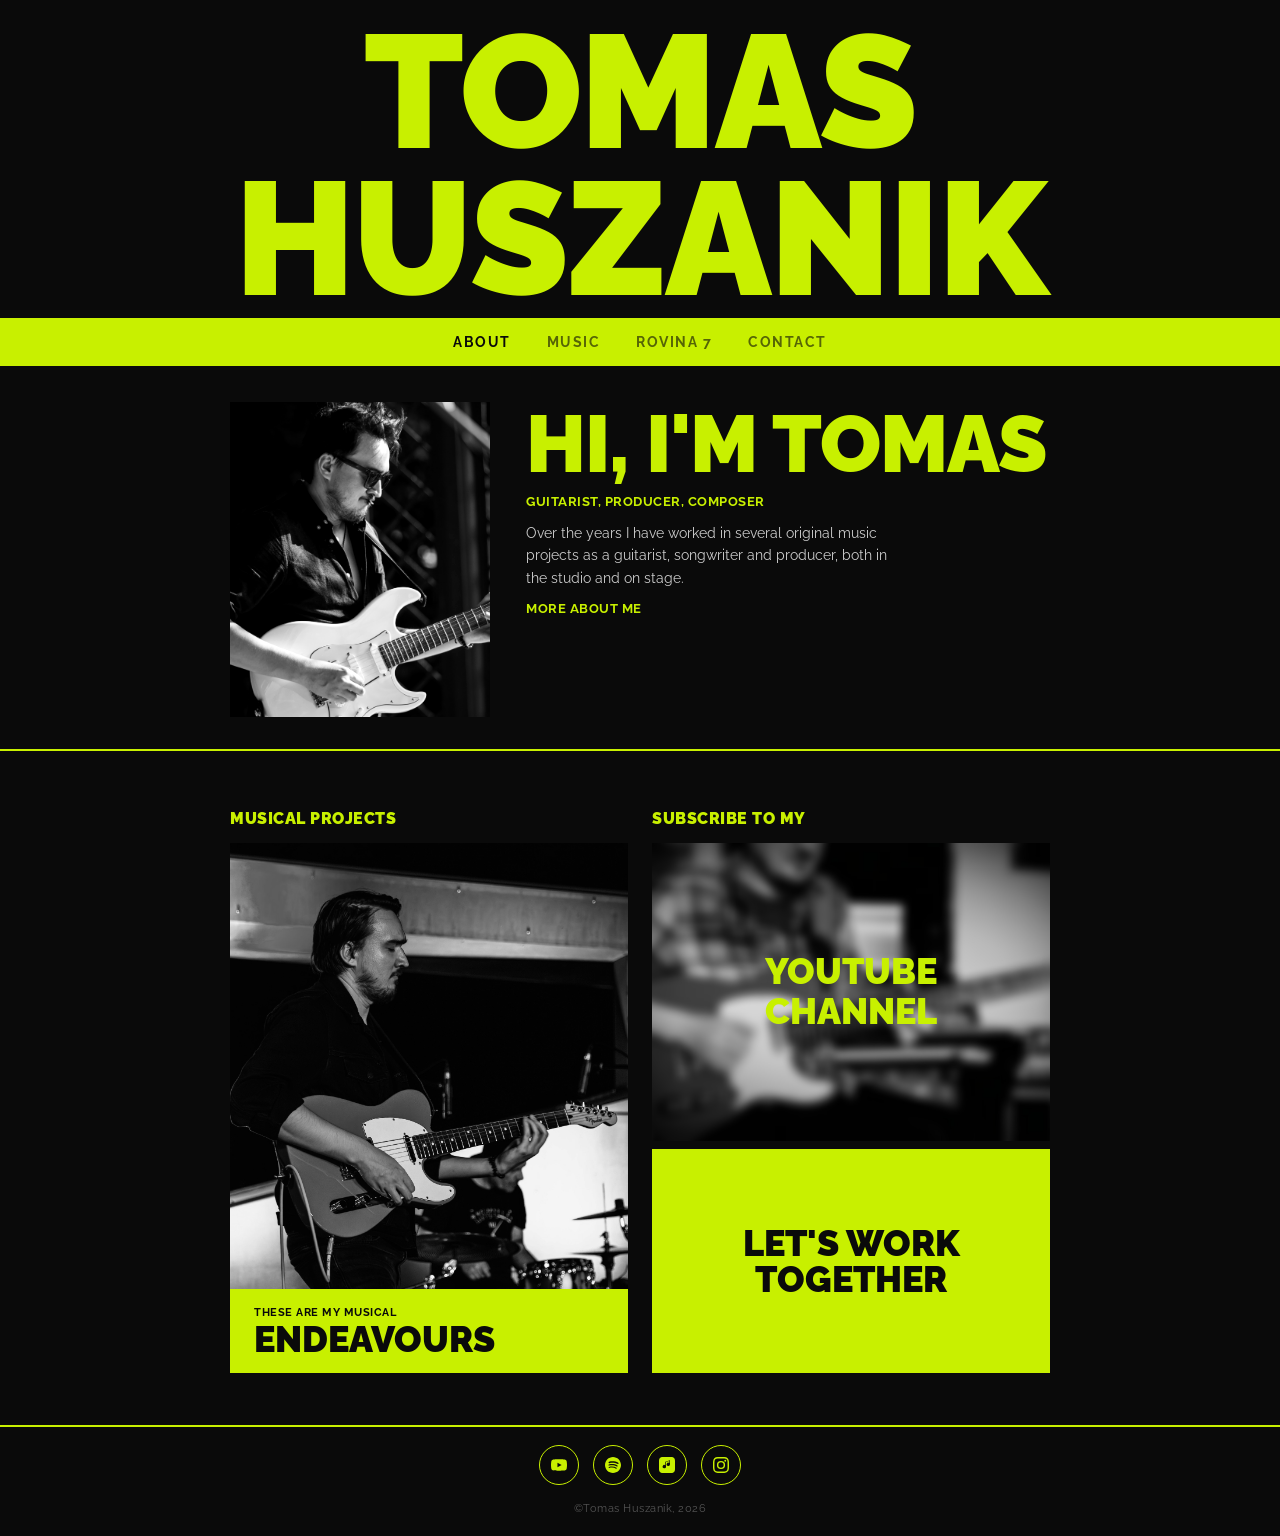
==== commit bc9faf45: "Update index.html" ====
--- a/index.html
+++ b/index.html
@@ -88,7 +88,7 @@
 
       <!-- Left: Rovina 7 card -->
       <div class="music-card reveal">
-        <p class="music-card-eyebrow">MUSIC THAT I MAKE</p>
+        <p class="music-card-eyebrow">MUSICAL PROJECTS</p>
   <div class="music-card-body rovina-card" data-album="rovina7" role="button" tabindex="0" aria-label="Open Rovina 7 info">
   <img src="images/music.jpg" alt="Rovina 7" class="card-bg-img" />
   <div class="rovina-card-inner">
@@ -106,7 +106,7 @@
   <h3 class="yt-title">YOUTUBE<br>CHANNEL</h3>
 </div>
         <div class="music-card-body yt-card yt-card-lower" data-album="youtube2" role="button" tabindex="0" aria-label="Open YouTube info">
-           <h3 class="ytlow-title">FEEL FREE TO GET IN TOUCH</h3>
+           <h3 class="ytlow-title">LET'S WORK TOGETHER</h3>
         </div>
       </div>
 
